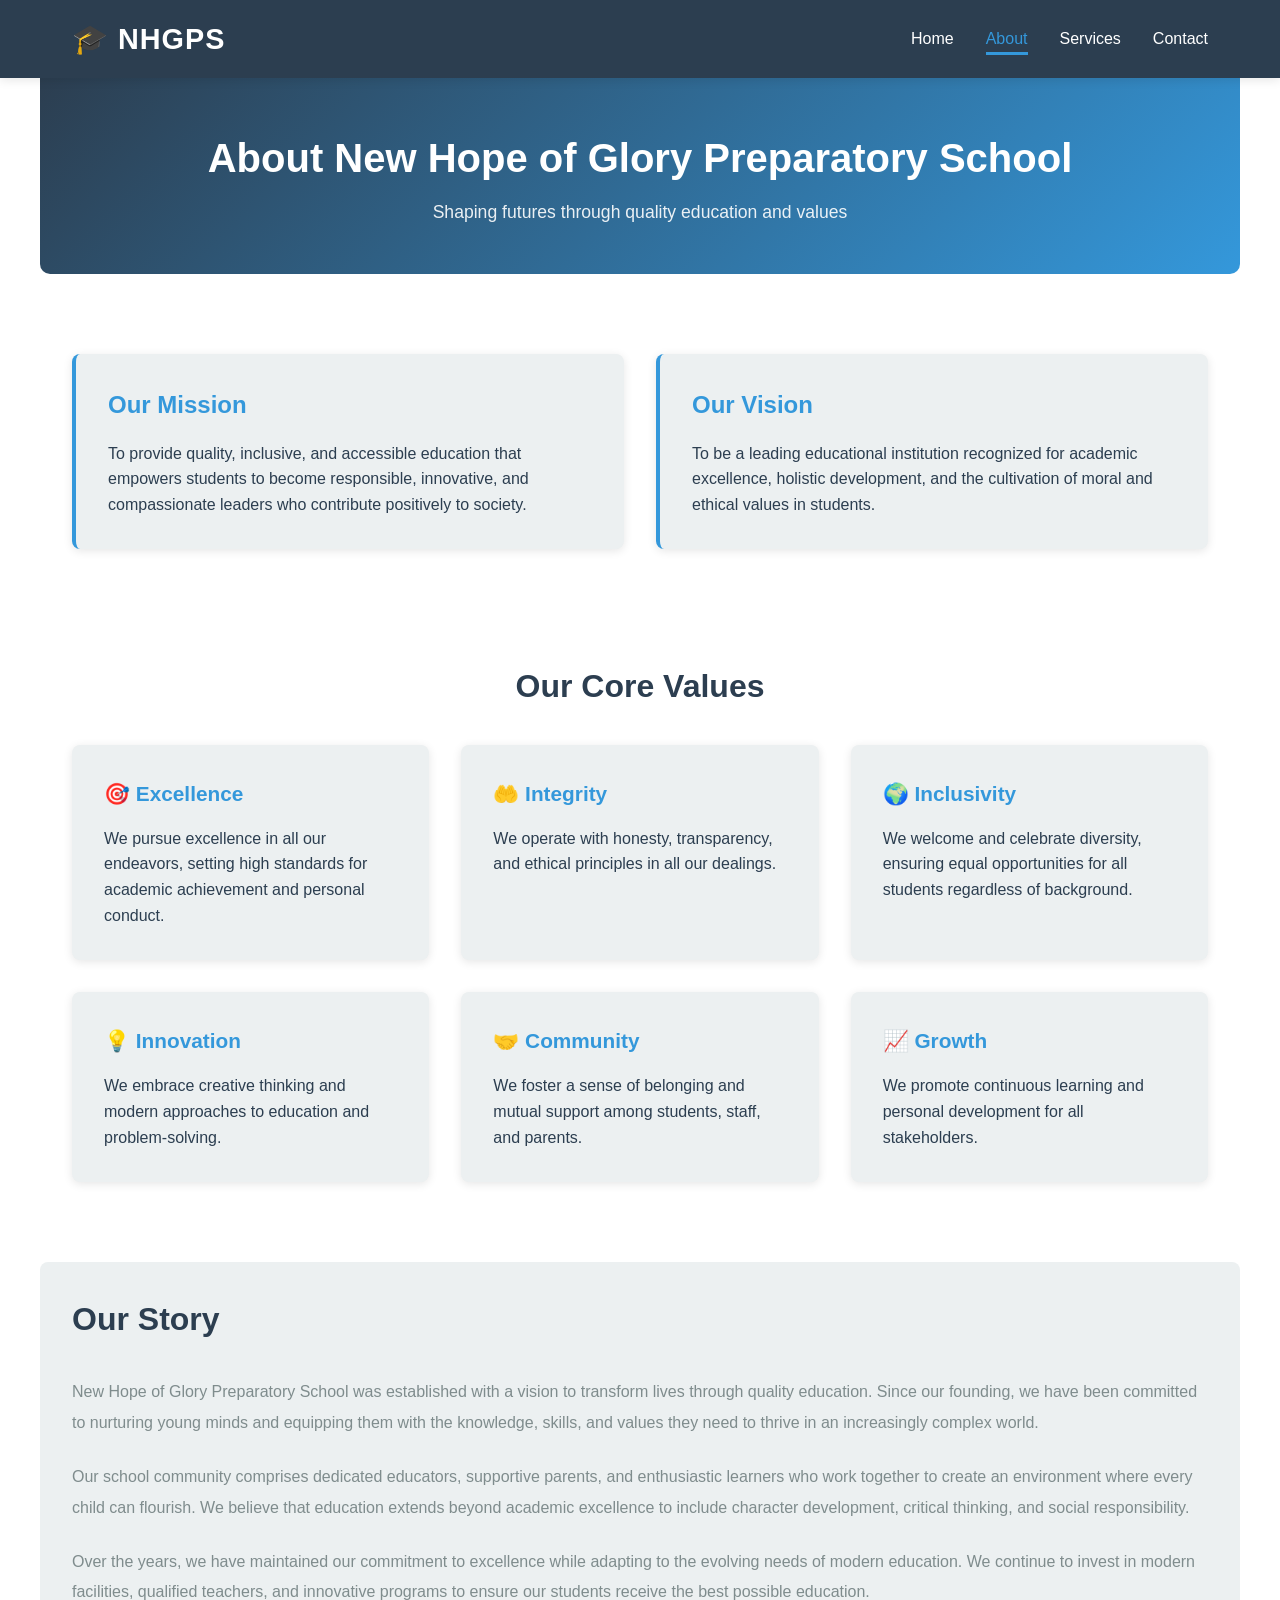
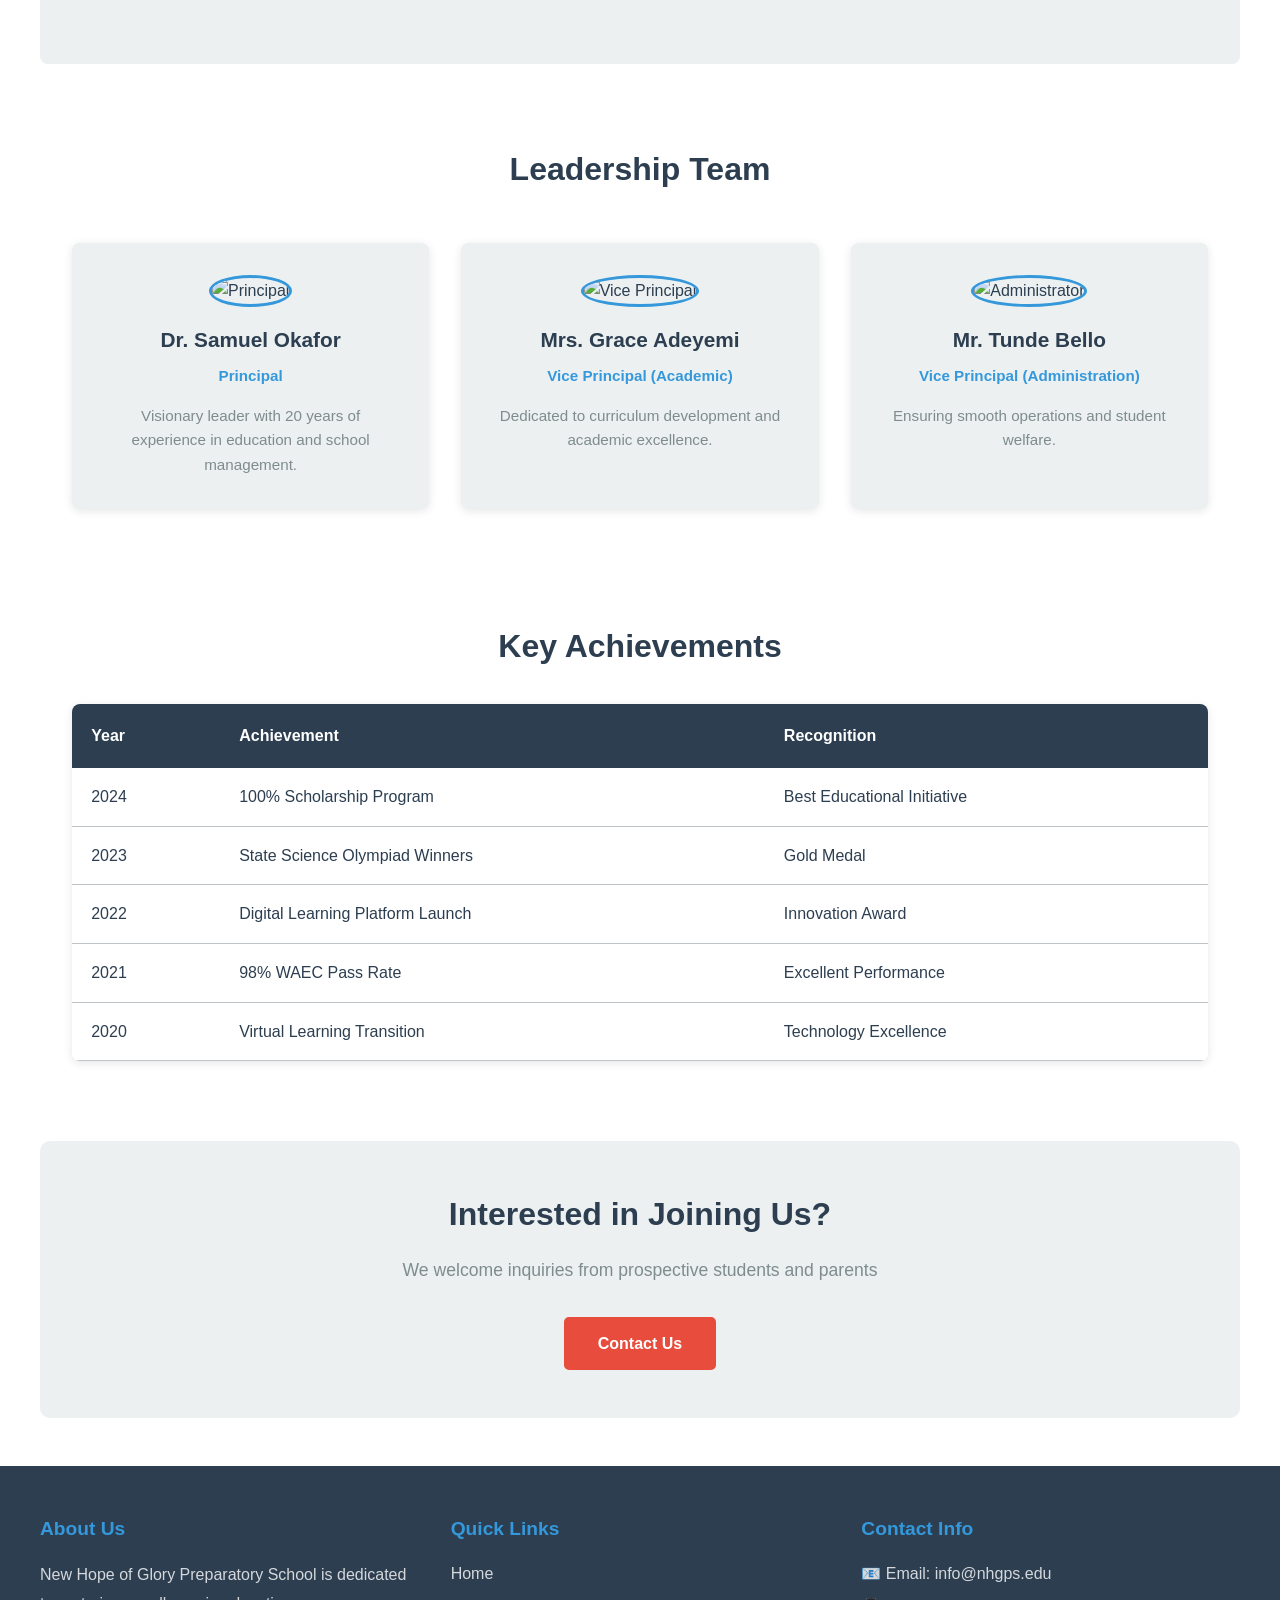
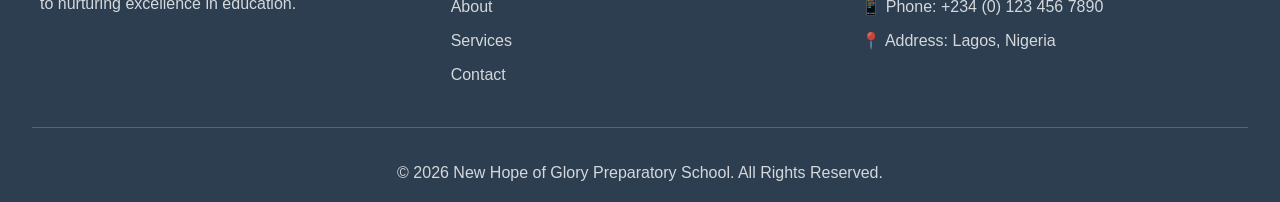
==== about.html @ 93cbe890 "Create About Page with mission, vision, values, and achievements table" ====
<!DOCTYPE html>
<html lang="en">
<head>
    <meta charset="UTF-8">
    <meta name="viewport" content="width=device-width, initial-scale=1.0">
    <title>About Us - New Hope of Glory Preparatory School</title>
    <link rel="stylesheet" href="styles.css">
</head>
<body>
    <!-- Header Navigation -->
    <header class="header">
        <nav class="navbar">
            <div class="nav-container">
                <div class="logo">
                    <h1>🎓 NHGPS</h1>
                </div>
                <ul class="nav-menu" id="navMenu">
                    <li class="nav-item">
                        <a href="index.html" class="nav-link">Home</a>
                    </li>
                    <li class="nav-item">
                        <a href="about.html" class="nav-link active">About</a>
                    </li>
                    <li class="nav-item">
                        <a href="services.html" class="nav-link">Services</a>
                    </li>
                    <li class="nav-item">
                        <a href="contact.html" class="nav-link">Contact</a>
                    </li>
                </ul>
                <div class="hamburger" id="hamburger">
                    <span></span>
                    <span></span>
                    <span></span>
                </div>
            </div>
        </nav>
    </header>

    <!-- Main Content -->
    <main>
        <!-- Page Header -->
        <section class="page-header">
            <h2>About New Hope of Glory Preparatory School</h2>
            <p>Shaping futures through quality education and values</p>
        </section>

        <!-- Mission & Vision -->
        <section class="mission-vision">
            <div class="mission-vision-grid">
                <article class="mission-card">
                    <h3>Our Mission</h3>
                    <p>To provide quality, inclusive, and accessible education that empowers students to become responsible, innovative, and compassionate leaders who contribute positively to society.</p>
                </article>
                <article class="vision-card">
                    <h3>Our Vision</h3>
                    <p>To be a leading educational institution recognized for academic excellence, holistic development, and the cultivation of moral and ethical values in students.</p>
                </article>
            </div>
        </section>

        <!-- Core Values -->
        <section class="values">
            <h2>Our Core Values</h2>
            <article class="values-grid">
                <div class="value-item">
                    <h4>🎯 Excellence</h4>
                    <p>We pursue excellence in all our endeavors, setting high standards for academic achievement and personal conduct.</p>
                </div>
                <div class="value-item">
                    <h4>🤲 Integrity</h4>
                    <p>We operate with honesty, transparency, and ethical principles in all our dealings.</p>
                </div>
                <div class="value-item">
                    <h4>🌍 Inclusivity</h4>
                    <p>We welcome and celebrate diversity, ensuring equal opportunities for all students regardless of background.</p>
                </div>
                <div class="value-item">
                    <h4>💡 Innovation</h4>
                    <p>We embrace creative thinking and modern approaches to education and problem-solving.</p>
                </div>
                <div class="value-item">
                    <h4>🤝 Community</h4>
                    <p>We foster a sense of belonging and mutual support among students, staff, and parents.</p>
                </div>
                <div class="value-item">
                    <h4>📈 Growth</h4>
                    <p>We promote continuous learning and personal development for all stakeholders.</p>
                </div>
            </article>
        </section>

        <!-- School History -->
        <section class="history">
            <h2>Our Story</h2>
            <article class="history-content">
                <p>New Hope of Glory Preparatory School was established with a vision to transform lives through quality education. Since our founding, we have been committed to nurturing young minds and equipping them with the knowledge, skills, and values they need to thrive in an increasingly complex world.</p>
                
                <p>Our school community comprises dedicated educators, supportive parents, and enthusiastic learners who work together to create an environment where every child can flourish. We believe that education extends beyond academic excellence to include character development, critical thinking, and social responsibility.</p>

                <p>Over the years, we have maintained our commitment to excellence while adapting to the evolving needs of modern education. We continue to invest in modern facilities, qualified teachers, and innovative programs to ensure our students receive the best possible education.</p>
            </article>
        </section>

        <!-- Leadership Team -->
        <section class="leadership">
            <h2>Leadership Team</h2>
            <article class="leadership-grid">
                <div class="team-member">
                    <img src="https://via.placeholder.com/150?text=Principal" alt="Principal">
                    <h4>Dr. Samuel Okafor</h4>
                    <p class="position">Principal</p>
                    <p>Visionary leader with 20 years of experience in education and school management.</p>
                </div>
                <div class="team-member">
                    <img src="https://via.placeholder.com/150?text=Vice+Principal" alt="Vice Principal">
                    <h4>Mrs. Grace Adeyemi</h4>
                    <p class="position">Vice Principal (Academic)</p>
                    <p>Dedicated to curriculum development and academic excellence.</p>
                </div>
                <div class="team-member">
                    <img src="https://via.placeholder.com/150?text=Administrator" alt="Administrator">
                    <h4>Mr. Tunde Bello</h4>
                    <p class="position">Vice Principal (Administration)</p>
                    <p>Ensuring smooth operations and student welfare.</p>
                </div>
            </article>
        </section>

        <!-- Achievements Table -->
        <section class="achievements">
            <h2>Key Achievements</h2>
            <article class="table-container">
                <table class="achievements-table">
                    <thead>
                        <tr>
                            <th>Year</th>
                            <th>Achievement</th>
                            <th>Recognition</th>
                        </tr>
                    </thead>
                    <tbody>
                        <tr>
                            <td>2024</td>
                            <td>100% Scholarship Program</td>
                            <td>Best Educational Initiative</td>
                        </tr>
                        <tr>
                            <td>2023</td>
                            <td>State Science Olympiad Winners</td>
                            <td>Gold Medal</td>
                        </tr>
                        <tr>
                            <td>2022</td>
                            <td>Digital Learning Platform Launch</td>
                            <td>Innovation Award</td>
                        </tr>
                        <tr>
                            <td>2021</td>
                            <td>98% WAEC Pass Rate</td>
                            <td>Excellent Performance</td>
                        </tr>
                        <tr>
                            <td>2020</td>
                            <td>Virtual Learning Transition</td>
                            <td>Technology Excellence</td>
                        </tr>
                    </tbody>
                </table>
            </article>
        </section>

        <!-- Call to Action -->
        <section class="cta">
            <h2>Interested in Joining Us?</h2>
            <p>We welcome inquiries from prospective students and parents</p>
            <a href="contact.html" class="cta-button primary">Contact Us</a>
        </section>
    </main>

    <!-- Footer -->
    <footer class="footer">
        <div class="footer-content">
            <article class="footer-section">
                <h4>About Us</h4>
                <p>New Hope of Glory Preparatory School is dedicated to nurturing excellence in education.</p>
            </article>
            <article class="footer-section">
                <h4>Quick Links</h4>
                <ul>
                    <li><a href="index.html">Home</a></li>
                    <li><a href="about.html">About</a></li>
                    <li><a href="services.html">Services</a></li>
                    <li><a href="contact.html">Contact</a></li>
                </ul>
            </article>
            <article class="footer-section">
                <h4>Contact Info</h4>
                <ul>
                    <li>📧 Email: info@nhgps.edu</li>
                    <li>📱 Phone: +234 (0) 123 456 7890</li>
                    <li>📍 Address: Lagos, Nigeria</li>
                </ul>
            </article>
        </div>
        <div class="footer-bottom">
            <p>&copy; 2026 New Hope of Glory Preparatory School. All Rights Reserved.</p>
        </div>
    </footer>

    <script src="script.js"></script>
</body>
</html>
---- styles.css ----
/* ========================================
   GENERAL STYLES & VARIABLES
   ======================================== */

:root {
    --primary-color: #2c3e50;
    --secondary-color: #3498db;
    --accent-color: #e74c3c;
    --success-color: #27ae60;
    --warning-color: #f39c12;
    --light-bg: #ecf0f1;
    --text-color: #2c3e50;
    --text-light: #7f8c8d;
    --border-color: #bdc3c7;
    --shadow: 0 2px 10px rgba(0, 0, 0, 0.1);
    --transition: all 0.3s ease;
}

* {
    margin: 0;
    padding: 0;
    box-sizing: border-box;
}

html {
    scroll-behavior: smooth;
}

body {
    font-family: 'Segoe UI', Tahoma, Geneva, Verdana, sans-serif;
    line-height: 1.6;
    color: var(--text-color);
    background-color: #ffffff;
}

/* ========================================
   HEADER & NAVIGATION
   ======================================== */

.header {
    position: sticky;
    top: 0;
    z-index: 100;
    background-color: var(--primary-color);
    box-shadow: var(--shadow);
}

.navbar {
    padding: 0;
}

.nav-container {
    max-width: 1200px;
    margin: 0 auto;
    display: flex;
    justify-content: space-between;
    align-items: center;
    padding: 1rem 2rem;
}

.logo h1 {
    color: white;
    font-size: 1.8rem;
    font-weight: bold;
    letter-spacing: 1px;
}

.nav-menu {
    display: flex;
    list-style: none;
    gap: 2rem;
    flex-wrap: wrap;
}

.nav-item {
    position: relative;
}

.nav-link {
    color: white;
    text-decoration: none;
    font-weight: 500;
    transition: var(--transition);
    position: relative;
    padding-bottom: 0.5rem;
}

.nav-link:hover,
.nav-link.active {
    color: var(--secondary-color);
}

.nav-link.active::after {
    content: '';
    position: absolute;
    bottom: 0;
    left: 0;
    right: 0;
    height: 3px;
    background-color: var(--secondary-color);
}

.hamburger {
    display: none;
    flex-direction: column;
    cursor: pointer;
}

.hamburger span {
    width: 25px;
    height: 3px;
    background-color: white;
    margin: 5px 0;
    transition: var(--transition);
}

/* ========================================
   HERO SECTION
   ======================================== */

.hero {
    display: grid;
    grid-template-columns: 1fr 1fr;
    align-items: center;
    gap: 3rem;
    max-width: 1200px;
    margin: 0 auto;
    padding: 4rem 2rem;
    background: linear-gradient(135deg, var(--primary-color) 0%, var(--secondary-color) 100%);
    color: white;
    min-height: 500px;
}

.hero-content h2 {
    font-size: 2.5rem;
    margin-bottom: 1rem;
    font-weight: bold;
}

.hero-content p {
    font-size: 1.2rem;
    margin-bottom: 2rem;
    opacity: 0.95;
}

.hero-image {
    width: 100%;
    max-height: 400px;
    object-fit: cover;
    border-radius: 10px;
    box-shadow: 0 10px 30px rgba(0, 0, 0, 0.3);
}

/* ========================================
   BUTTONS & CTAs
   ======================================== */

.cta-button {
    display: inline-block;
    padding: 0.75rem 2rem;
    background-color: var(--secondary-color);
    color: white;
    text-decoration: none;
    border-radius: 5px;
    font-weight: 600;
    transition: var(--transition);
    border: 2px solid var(--secondary-color);
}

.cta-button:hover {
    background-color: transparent;
    color: var(--secondary-color);
    transform: translateY(-2px);
}

.cta-button.primary {
    background-color: var(--accent-color);
    border-color: var(--accent-color);
}

.cta-button.primary:hover {
    color: var(--accent-color);
}

/* ========================================
   FEATURES SECTION
   ======================================== */

.features {
    max-width: 1200px;
    margin: 3rem auto;
    padding: 2rem;
}

.features h2 {
    text-align: center;
    font-size: 2rem;
    margin-bottom: 3rem;
    color: var(--primary-color);
}

.feature-grid {
    display: grid;
    grid-template-columns: repeat(auto-fit, minmax(250px, 1fr));
    gap: 2rem;
}

.feature-card {
    background-color: var(--light-bg);
    padding: 2rem;
    border-radius: 8px;
    text-align: center;
    box-shadow: var(--shadow);
    transition: var(--transition);
}

.feature-card:hover {
    transform: translateY(-10px);
    box-shadow: 0 10px 25px rgba(0, 0, 0, 0.15);
}

.feature-card h3 {
    font-size: 1.5rem;
    color: var(--secondary-color);
    margin-bottom: 1rem;
}

.feature-card p {
    color: var(--text-light);
    line-height: 1.8;
}

/* ========================================
   STATS SECTION
   ======================================== */

.stats {
    background-color: var(--primary-color);
    color: white;
    padding: 3rem 2rem;
    text-align: center;
}

.stats h2 {
    font-size: 2rem;
    margin-bottom: 2rem;
}

.stats-grid {
    display: grid;
    grid-template-columns: repeat(auto-fit, minmax(200px, 1fr));
    gap: 2rem;
    max-width: 1200px;
    margin: 0 auto;
}

.stat-item h3 {
    font-size: 2.5rem;
    font-weight: bold;
    color: var(--secondary-color);
    margin-bottom: 0.5rem;
}

.stat-item p {
    font-size: 1.1rem;
}

/* ========================================
   CTA SECTION
   ======================================== */

.cta {
    background-color: var(--light-bg);
    padding: 3rem 2rem;
    text-align: center;
    max-width: 1200px;
    margin: 3rem auto;
    border-radius: 10px;
}

.cta h2 {
    font-size: 2rem;
    margin-bottom: 1rem;
    color: var(--primary-color);
}

.cta p {
    font-size: 1.1rem;
    color: var(--text-light);
    margin-bottom: 2rem;
}

/* ========================================
   FOOTER
   ======================================== */

.footer {
    background-color: var(--primary-color);
    color: white;
    padding: 3rem 2rem 1rem;
    margin-top: 3rem;
}

.footer-content {
    display: grid;
    grid-template-columns: repeat(auto-fit, minmax(250px, 1fr));
    gap: 2rem;
    max-width: 1200px;
    margin: 0 auto 2rem;
}

.footer-section h4 {
    font-size: 1.2rem;
    margin-bottom: 1rem;
    color: var(--secondary-color);
}

.footer-section p {
    line-height: 1.8;
    color: rgba(255, 255, 255, 0.8);
}

.footer-section ul {
    list-style: none;
}

.footer-section ul li {
    margin-bottom: 0.5rem;
    color: rgba(255, 255, 255, 0.8);
}

.footer-section ul li a {
    color: rgba(255, 255, 255, 0.8);
    text-decoration: none;
    transition: var(--transition);
}

.footer-section ul li a:hover {
    color: var(--secondary-color);
}

.footer-bottom {
    text-align: center;
    padding-top: 2rem;
    border-top: 1px solid rgba(255, 255, 255, 0.2);
    color: rgba(255, 255, 255, 0.8);
}

/* ========================================
   PAGE HEADER
   ======================================== */

.page-header {
    background: linear-gradient(135deg, var(--primary-color) 0%, var(--secondary-color) 100%);
    color: white;
    padding: 3rem 2rem;
    text-align: center;
    max-width: 1200px;
    margin: 0 auto;
    border-radius: 0 0 10px 10px;
}

.page-header h2 {
    font-size: 2.5rem;
    margin-bottom: 0.5rem;
}

.page-header p {
    font-size: 1.1rem;
    opacity: 0.9;
}

/* ========================================
   ABOUT PAGE SECTIONS
   ======================================== */

.mission-vision {
    max-width: 1200px;
    margin: 3rem auto;
    padding: 2rem;
}

.mission-vision-grid {
    display: grid;
    grid-template-columns: repeat(auto-fit, minmax(300px, 1fr));
    gap: 2rem;
}

.mission-card,
.vision-card {
    background-color: var(--light-bg);
    padding: 2rem;
    border-radius: 8px;
    border-left: 4px solid var(--secondary-color);
    box-shadow: var(--shadow);
}

.mission-card h3,
.vision-card h3 {
    color: var(--secondary-color);
    font-size: 1.5rem;
    margin-bottom: 1rem;
}

.values {
    max-width: 1200px;
    margin: 3rem auto;
    padding: 2rem;
}

.values h2 {
    text-align: center;
    font-size: 2rem;
    color: var(--primary-color);
    margin-bottom: 2rem;
}

.values-grid {
    display: grid;
    grid-template-columns: repeat(auto-fit, minmax(280px, 1fr));
    gap: 2rem;
}

.value-item {
    background-color: var(--light-bg);
    padding: 2rem;
    border-radius: 8px;
    box-shadow: var(--shadow);
    transition: var(--transition);
}

.value-item:hover {
    transform: translateY(-5px);
    box-shadow: 0 8px 20px rgba(0, 0, 0, 0.15);
}

.value-item h4 {
    color: var(--secondary-color);
    font-size: 1.3rem;
    margin-bottom: 1rem;
}

/* ========================================
   HISTORY SECTION
   ======================================== */

.history {
    max-width: 1200px;
    margin: 3rem auto;
    padding: 2rem;
    background-color: var(--light-bg);
    border-radius: 8px;
}

.history h2 {
    color: var(--primary-color);
    font-size: 2rem;
    margin-bottom: 2rem;
}

.history-content p {
    margin-bottom: 1.5rem;
    line-height: 1.9;
    color: var(--text-light);
}

/* ========================================
   LEADERSHIP SECTION
   ======================================== */

.leadership {
    max-width: 1200px;
    margin: 3rem auto;
    padding: 2rem;
}

.leadership h2 {
    text-align: center;
    font-size: 2rem;
    color: var(--primary-color);
    margin-bottom: 3rem;
}

.leadership-grid {
    display: grid;
    grid-template-columns: repeat(auto-fit, minmax(250px, 1fr));
    gap: 2rem;
}

.team-member {
    text-align: center;
    background-color: var(--light-bg);
    padding: 2rem;
    border-radius: 8px;
    box-shadow: var(--shadow);
    transition: var(--transition);
}

.team-member:hover {
    transform: translateY(-10px);
    box-shadow: 0 10px 25px rgba(0, 0, 0, 0.15);
}

.team-member img {
    width: 150px;
    height: 150px;
    border-radius: 50%;
    object-fit: cover;
    margin-bottom: 1rem;
    border: 3px solid var(--secondary-color);
}

.team-member h4 {
    font-size: 1.3rem;
    color: var(--primary-color);
    margin-bottom: 0.5rem;
}

.team-member .position {
    color: var(--secondary-color);
    font-weight: 600;
    margin-bottom: 1rem;
}

.team-member p {
    color: var(--text-light);
    font-size: 0.95rem;
}

/* ========================================
   ACHIEVEMENTS TABLE
   ======================================== */

.achievements {
    max-width: 1200px;
    margin: 3rem auto;
    padding: 2rem;
}

.achievements h2 {
    text-align: center;
    font-size: 2rem;
    color: var(--primary-color);
    margin-bottom: 2rem;
}

.table-container {
    overflow-x: auto;
    border-radius: 8px;
    box-shadow: var(--shadow);
}

.achievements-table,
.pricing-table {
    width: 100%;
    border-collapse: collapse;
    background-color: white;
}

.achievements-table thead,
.pricing-table thead {
    background-color: var(--primary-color);
    color: white;
}

.achievements-table th,
.pricing-table th {
    padding: 1.2rem;
    text-align: left;
    font-weight: 600;
}

.achievements-table td,
.pricing-table td {
    padding: 1rem 1.2rem;
    border-bottom: 1px solid var(--border-color);
}

.achievements-table tbody tr:hover,
.pricing-table tbody tr:hover {
    background-color: var(--light-bg);
}

/* ========================================
   SERVICES PAGE
   ======================================== */

.programs {
    max-width: 1200px;
    margin: 3rem auto;
    padding: 2rem;
}

.programs h2 {
    text-align: center;
    font-size: 2rem;
    color: var(--primary-color);
    margin-bottom: 3rem;
}

.programs-grid {
    display: grid;
    grid-template-columns: repeat(auto-fit, minmax(300px, 1fr));
    gap: 2rem;
}

.program-card {
    background-color: white;
    border-radius: 8px;
    overflow: hidden;
    box-shadow: var(--shadow);
    transition: var(--transition);
}

.program-card:hover {
    transform: translateY(-15px);
    box-shadow: 0 15px 30px rgba(0, 0, 0, 0.2);
}

.program-card h3 {
    padding: 1.5rem 1.5rem 0;
    color: var(--secondary-color);
    font-size: 1.3rem;
}

.program-card img {
    width: 100%;
    height: 200px;
    object-fit: cover;
}

.program-card p {
    padding: 0 1.5rem;
    color: var(--text-light);
    margin: 1rem 0;
}

.program-card ul {
    list-style-position: inside;
    padding: 0 1.5rem 1.5rem;
    color: var(--text-color);
}

.program-card ul li {
    margin: 0.5rem 0;
}

.support-services {
    max-width: 1200px;
    margin: 3rem auto;
    padding: 2rem;
}

.support-services h2 {
    text-align: center;
    font-size: 2rem;
    color: var(--primary-color);
    margin-bottom: 2rem;
}

.services-grid {
    display: grid;
    grid-template-columns: repeat(auto-fit, minmax(250px, 1fr));
    gap: 2rem;
}

.service-item {
    background-color: var(--light-bg);
    padding: 2rem;
    border-radius: 8px;
    text-align: center;
    box-shadow: var(--shadow);
    transition: var(--transition);
}

.service-item:hover {
    background-color: var(--secondary-color);
    color: white;
}

.service-item h4 {
    color: var(--secondary-color);
    font-size: 1.2rem;
    margin-bottom: 1rem;
}

.service-item:hover h4 {
    color: white;
}

/* ========================================
   ACTIVITIES SECTION
   ======================================== */

.activities {
    max-width: 1200px;
    margin: 3rem auto;
    padding: 2rem;
}

.activities h2 {
    text-align: center;
    font-size: 2rem;
    color: var(--primary-color);
    margin-bottom: 2rem;
}

.activities-grid {
    display: grid;
    grid-template-columns: repeat(auto-fit, minmax(250px, 1fr));
    gap: 2rem;
}

.activity-card {
    background-color: var(--light-bg);
    padding: 1.5rem;
    border-radius: 8px;
    box-shadow: var(--shadow);
}

.activity-card h3 {
    color: var(--secondary-color);
    font-size: 1.2rem;
    margin-bottom: 1rem;
}

.activity-card ul {
    list-style: none;
    padding-left: 0;
}

.activity-card ul li {
    padding: 0.5rem 0;
    border-bottom: 1px solid var(--border-color);
    color: var(--text-color);
}

.activity-card ul li:last-child {
    border-bottom: none;
}

/* ========================================
   PRICING SECTION
   ======================================== */

.pricing {
    max-width: 1200px;
    margin: 3rem auto;
    padding: 2rem;
}

.pricing h2 {
    text-align: center;
    font-size: 2rem;
    color: var(--primary-color);
    margin-bottom: 2rem;
}

.pricing-note {
    text-align: center;
    color: var(--text-light);
    margin-top: 1.5rem;
    font-style: italic;
}

/* ========================================
   CONTACT PAGE SECTIONS
   ======================================== */

.contact-section {
    max-width: 1200px;
    margin: 3rem auto;
    padding: 2rem;
}

.contact-container {
    display: grid;
    grid-template-columns: 1fr 1fr;
    gap: 3rem;
}

.contact-info {
    background-color: var(--light-bg);
    padding: 2rem;
    border-radius: 8px;
}

.contact-info h3 {
    color: var(--secondary-color);
    font-size: 1.5rem;
    margin-bottom: 2rem;
}

.info-item {
    margin-bottom: 2rem;
}

.info-item h4 {
    color: var(--primary-color);
    font-size: 1.1rem;
    margin-bottom: 0.5rem;
}

.info-item p {
    color: var(--text-light);
    line-height: 1.8;
}

/* ========================================
   CONTACT FORM
   ======================================== */

.contact-form-container {
    background-color: white;
    padding: 2rem;
    border-radius: 8px;
    box-shadow: var(--shadow);
}

.contact-form-container h3 {
    color: var(--secondary-color);
    font-size: 1.5rem;
    margin-bottom: 1.5rem;
}

.greeting-message {
    background-color: var(--light-bg);
    padding: 1rem;
    border-radius: 5px;
    margin-bottom: 1.5rem;
    color: var(--primary-color);
    font-weight: 500;
    display: none;
}

.greeting-message.show {
    display: block;
}

.contact-form {
    display: flex;
    flex-direction: column;
}

.form-group {
    margin-bottom: 1.5rem;
    position: relative;
}

.form-group label {
    display: block;
    margin-bottom: 0.5rem;
    color: var(--primary-color);
    font-weight: 600;
}

.form-group input,
.form-group select,
.form-group textarea {
    width: 100%;
    padding: 0.75rem;
    border: 2px solid var(--border-color);
    border-radius: 5px;
    font-family: inherit;
    font-size: 1rem;
    transition: var(--transition);
}

.form-group input:focus,
.form-group select:focus,
.form-group textarea:focus {
    outline: none;
    border-color: var(--secondary-color);
    box-shadow: 0 0 0 3px rgba(52, 152, 219, 0.1);
}

.form-group input.error,
.form-group select.error,
.form-group textarea.error {
    border-color: var(--accent-color);
    background-color: rgba(231, 76, 60, 0.05);
}

.error-message {
    color: var(--accent-color);
    font-size: 0.85rem;
    margin-top: 0.3rem;
    display: block;
    min-height: 1.2rem;
}

.submit-btn {
    padding: 0.75rem 2rem;
    background-color: var(--secondary-color);
    color: white;
    border: none;
    border-radius: 5px;
    font-size: 1rem;
    font-weight: 600;
    cursor: pointer;
    transition: var(--transition);
    margin-top: 1rem;
}

.submit-btn:hover {
    background-color: var(--primary-color);
    transform: translateY(-2px);
    box-shadow: 0 5px 15px rgba(52, 152, 219, 0.3);
}

.submit-btn:active {
    transform: translateY(0);
}

.success-message {
    background-color: var(--success-color);
    color: white;
    padding: 1.5rem;
    border-radius: 5px;
    margin-top: 1.5rem;
    text-align: center;
    animation: slideIn 0.3s ease;
}

.success-message h4 {
    margin-bottom: 0.5rem;
    font-size: 1.2rem;
}

@keyframes slideIn {
    from {
        opacity: 0;
        transform: translateY(-10px);
    }
    to {
        opacity: 1;
        transform: translateY(0);
    }
}

/* ========================================
   SUBMISSIONS STATS
   ======================================== */

.submissions-list {
    max-width: 1200px;
    margin: 3rem auto;
    padding: 2rem;
}

.submissions-list h3 {
    text-align: center;
    color: var(--primary-color);
    font-size: 1.5rem;
    margin-bottom: 2rem;
}

.stats-cards {
    display: grid;
    grid-template-columns: repeat(auto-fit, minmax(200px, 1fr));
    gap: 2rem;
}

.stat-card {
    background-color: var(--light-bg);
    padding: 2rem;
    border-radius: 8px;
    text-align: center;
    box-shadow: var(--shadow);
    border-top: 4px solid var(--secondary-color);
}

.stat-card h4 {
    color: var(--primary-color);
    margin-bottom: 1rem;
}

.stat-card p {
    font-size: 2rem;
    font-weight: bold;
    color: var(--secondary-color);
}

/* ========================================
   MAP SECTION
   ======================================== */

.map-section {
    max-width: 1200px;
    margin: 3rem auto;
    padding: 2rem;
}

.map-section h3 {
    color: var(--primary-color);
    font-size: 1.5rem;
    margin-bottom: 2rem;
}

.map-placeholder {
    background-color: var(--light-bg);
    padding: 4rem 2rem;
    border-radius: 8px;
    text-align: center;
    color: var(--text-light);
}

.map-placeholder p {
    font-size: 1.1rem;
    margin: 1rem 0;
}

/* ========================================
   MOBILE RESPONSIVE DESIGN
   ======================================== */

/* Tablet Devices (768px - 1024px) */
@media (max-width: 1024px) {
    .nav-menu {
        gap: 1.5rem;
    }

    .hero {
        grid-template-columns: 1fr;
        padding: 3rem 2rem;
    }

    .hero-content h2 {
        font-size: 2rem;
    }

    .contact-container {
        grid-template-columns: 1fr;
        gap: 2rem;
    }

    .feature-grid,
    .programs-grid,
    .values-grid,
    .services-grid,
    .activities-grid {
        grid-template-columns: repeat(2, 1fr);
    }
}

/* Mobile Devices (max-width: 768px) */
@media (max-width: 768px) {
    /* Navigation */
    .hamburger {
        display: flex;
    }

    .nav-menu {
        position: fixed;
        left: -100%;
        top: 70px;
        flex-direction: column;
        background-color: var(--primary-color);
        width: 100%;
        text-align: center;
        transition: 0.3s;
        gap: 0;
        padding: 2rem 0;
    }

    .nav-menu.active {
        left: 0;
    }

    .nav-item {
        padding: 1rem 0;
        border-bottom: 1px solid rgba(255, 255, 255, 0.1);
    }

    /* Hero Section */
    .hero {
        grid-template-columns: 1fr;
        min-height: auto;
        padding: 2rem 1rem;
    }

    .hero-content h2 {
        font-size: 1.8rem;
    }

    .hero-content p {
        font-size: 1rem;
    }

    .hero-image {
        max-height: 300px;
    }

    /* Page Header */
    .page-header {
        padding: 2rem 1rem;
    }

    .page-header h2 {
        font-size: 1.8rem;
    }

    .page-header p {
        font-size: 1rem;
    }

    /* Typography */
    h1 {
        font-size: 1.5rem;
    }

    h2 {
        font-size: 1.5rem;
    }

    h3 {
        font-size: 1.2rem;
    }

    /* Sections */
    .features,
    .programs,
    .values,
    .leadership,
    .achievements,
    .contact-section,
    .submissions-list,
    .map-section {
        padding: 1.5rem;
        margin: 2rem auto;
    }

    /* Grids */
    .feature-grid,
    .programs-grid,
    .values-grid,
    .services-grid,
    .activities-grid,
    .stats-grid,
    .leadership-grid,
    .stats-cards {
        grid-template-columns: 1fr;
    }

    .mission-vision-grid {
        grid-template-columns: 1fr;
    }

    .contact-container {
        grid-template-columns: 1fr;
        gap: 1.5rem;
    }

    /* Contact Form */
    .contact-form-container,
    .contact-info {
        padding: 1.5rem;
    }

    /* Footer */
    .footer-content {
        grid-template-columns: 1fr;
        gap: 1.5rem;
    }

    .footer {
        padding: 2rem 1rem 1rem;
    }

    /* CTA Button */
    .cta-button {
        padding: 0.6rem 1.5rem;
        font-size: 0.95rem;
    }

    /* Table */
    .table-container {
        overflow-x: auto;
    }

    .achievements-table,
    .pricing-table {
        font-size: 0.9rem;
    }

    .achievements-table th,
    .pricing-table th,
    .achievements-table td,
    .pricing-table td {
        padding: 0.75rem 0.5rem;
    }
}

/* Small Mobile Devices (max-width: 480px) */
@media (max-width: 480px) {
    .nav-container {
        padding: 0.75rem 1rem;
    }

    .logo h1 {
        font-size: 1.4rem;
    }

    .hero-content h2 {
        font-size: 1.5rem;
    }

    .features,
    .programs,
    .values,
    .leadership,
    .achievements,
    .contact-section,
    .submissions-list,
    .map-section {
        padding: 1rem;
        margin: 1.5rem auto;
    }

    .page-header {
        padding: 1.5rem 1rem;
    }

    .page-header h2 {
        font-size: 1.5rem;
    }

    .feature-card,
    .program-card,
    .value-item,
    .team-member,
    .service-item,
    .activity-card,
    .stat-card,
    .contact-info,
    .contact-form-container {
        padding: 1rem;
    }

    .team-member img {
        width: 100px;
        height: 100px;
    }

    .cta-button {
        padding: 0.6rem 1.2rem;
        font-size: 0.9rem;
    }

    .submit-btn {
        padding: 0.6rem 1rem;
        font-size: 0.95rem;
    }

    .form-group input,
    .form-group select,
    .form-group textarea {
        padding: 0.6rem;
        font-size: 1rem;
    }

    .stats h2,
    .cta h2,
    .achievements h2,
    .programs h2,
    .values h2,
    .contact-section h2 {
        font-size: 1.5rem;
    }
}

/* ========================================
   ACCESSIBILITY
   ======================================== */

@media (prefers-reduced-motion: reduce) {
    * {
        animation-duration: 0.01ms !important;
        animation-iteration-count: 1 !important;
        transition-duration: 0.01ms !important;
        scroll-behavior: auto !important;
    }
}

/* Focus visible for keyboard navigation */
a:focus-visible,
button:focus-visible,
input:focus-visible,
select:focus-visible,
textarea:focus-visible {
    outline: 3px solid var(--secondary-color);
    outline-offset: 2px;
}

/* Print Styles */
@media print {
    .header,
    .footer,
    .hamburger,
    .cta-button {
        display: none;
    }

    body {
        background-color: white;
        color: black;
    }

    table {
        border-collapse: collapse;
    }
}
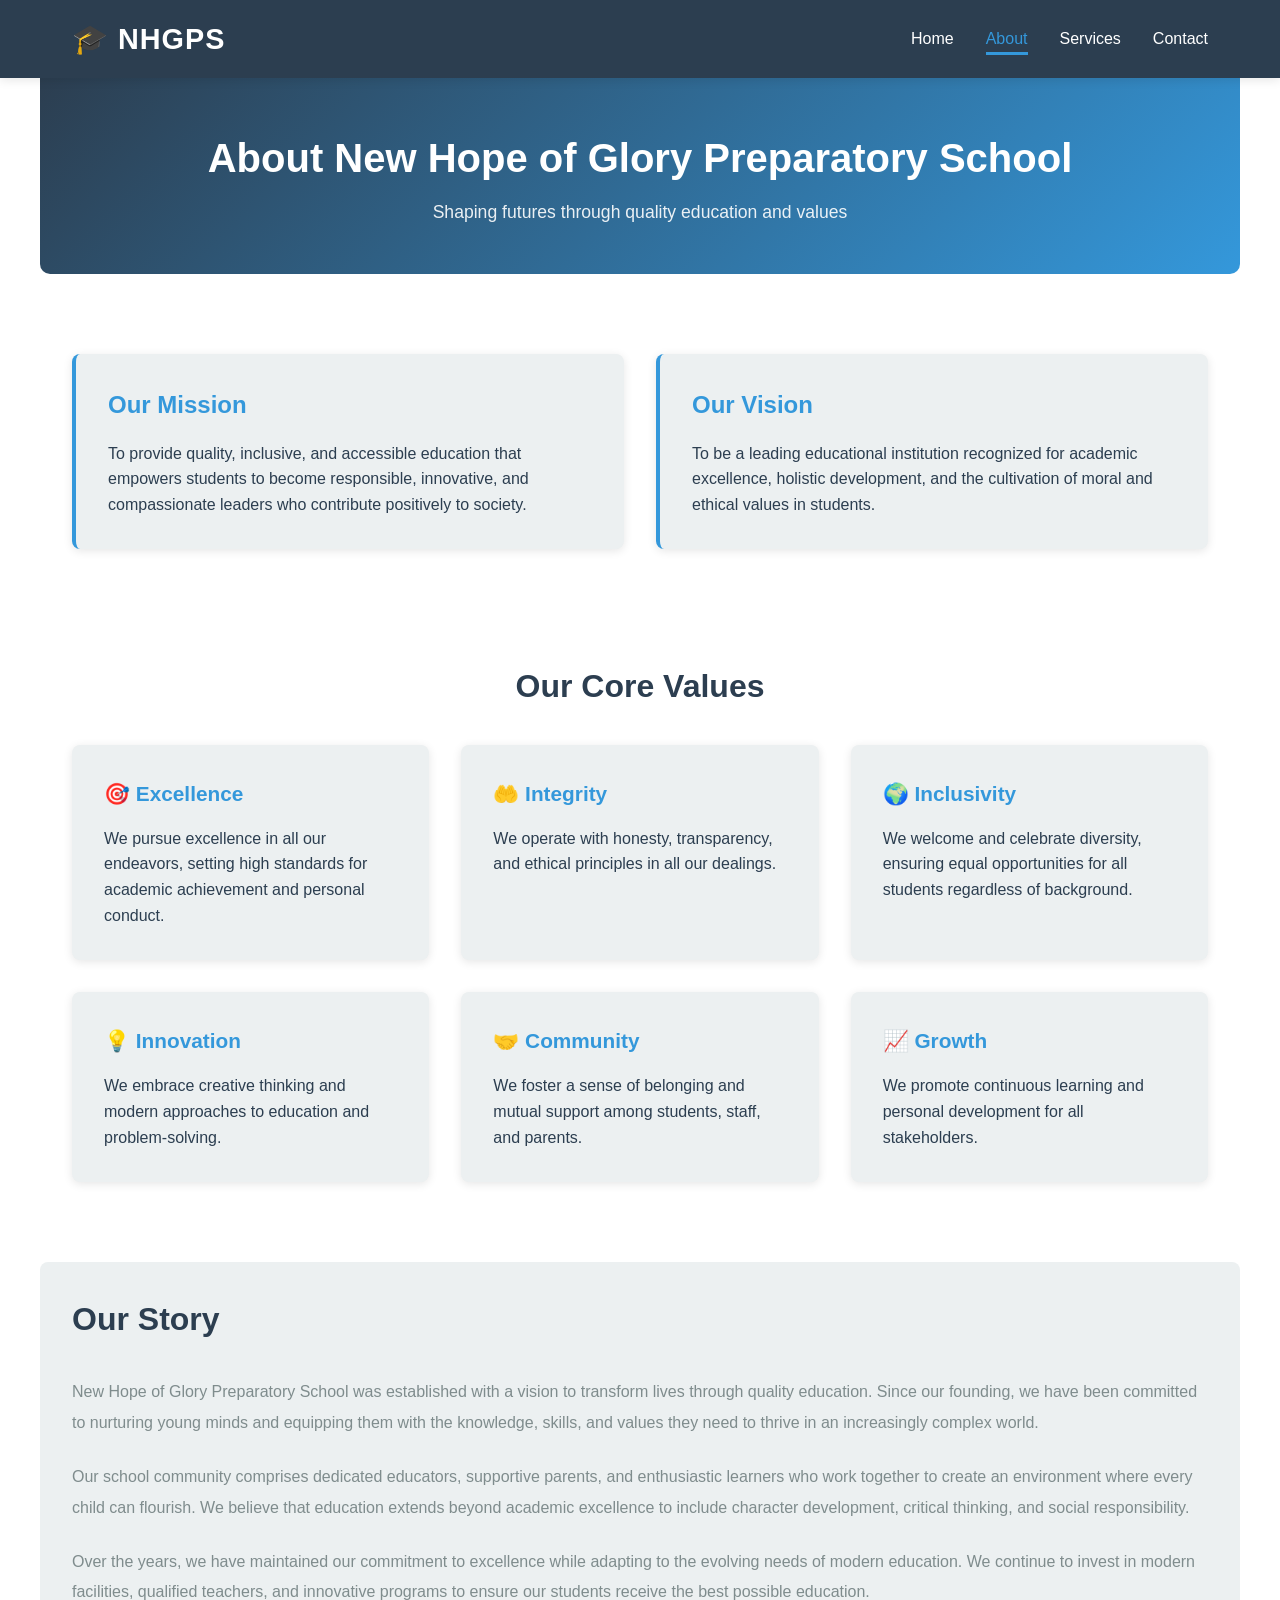
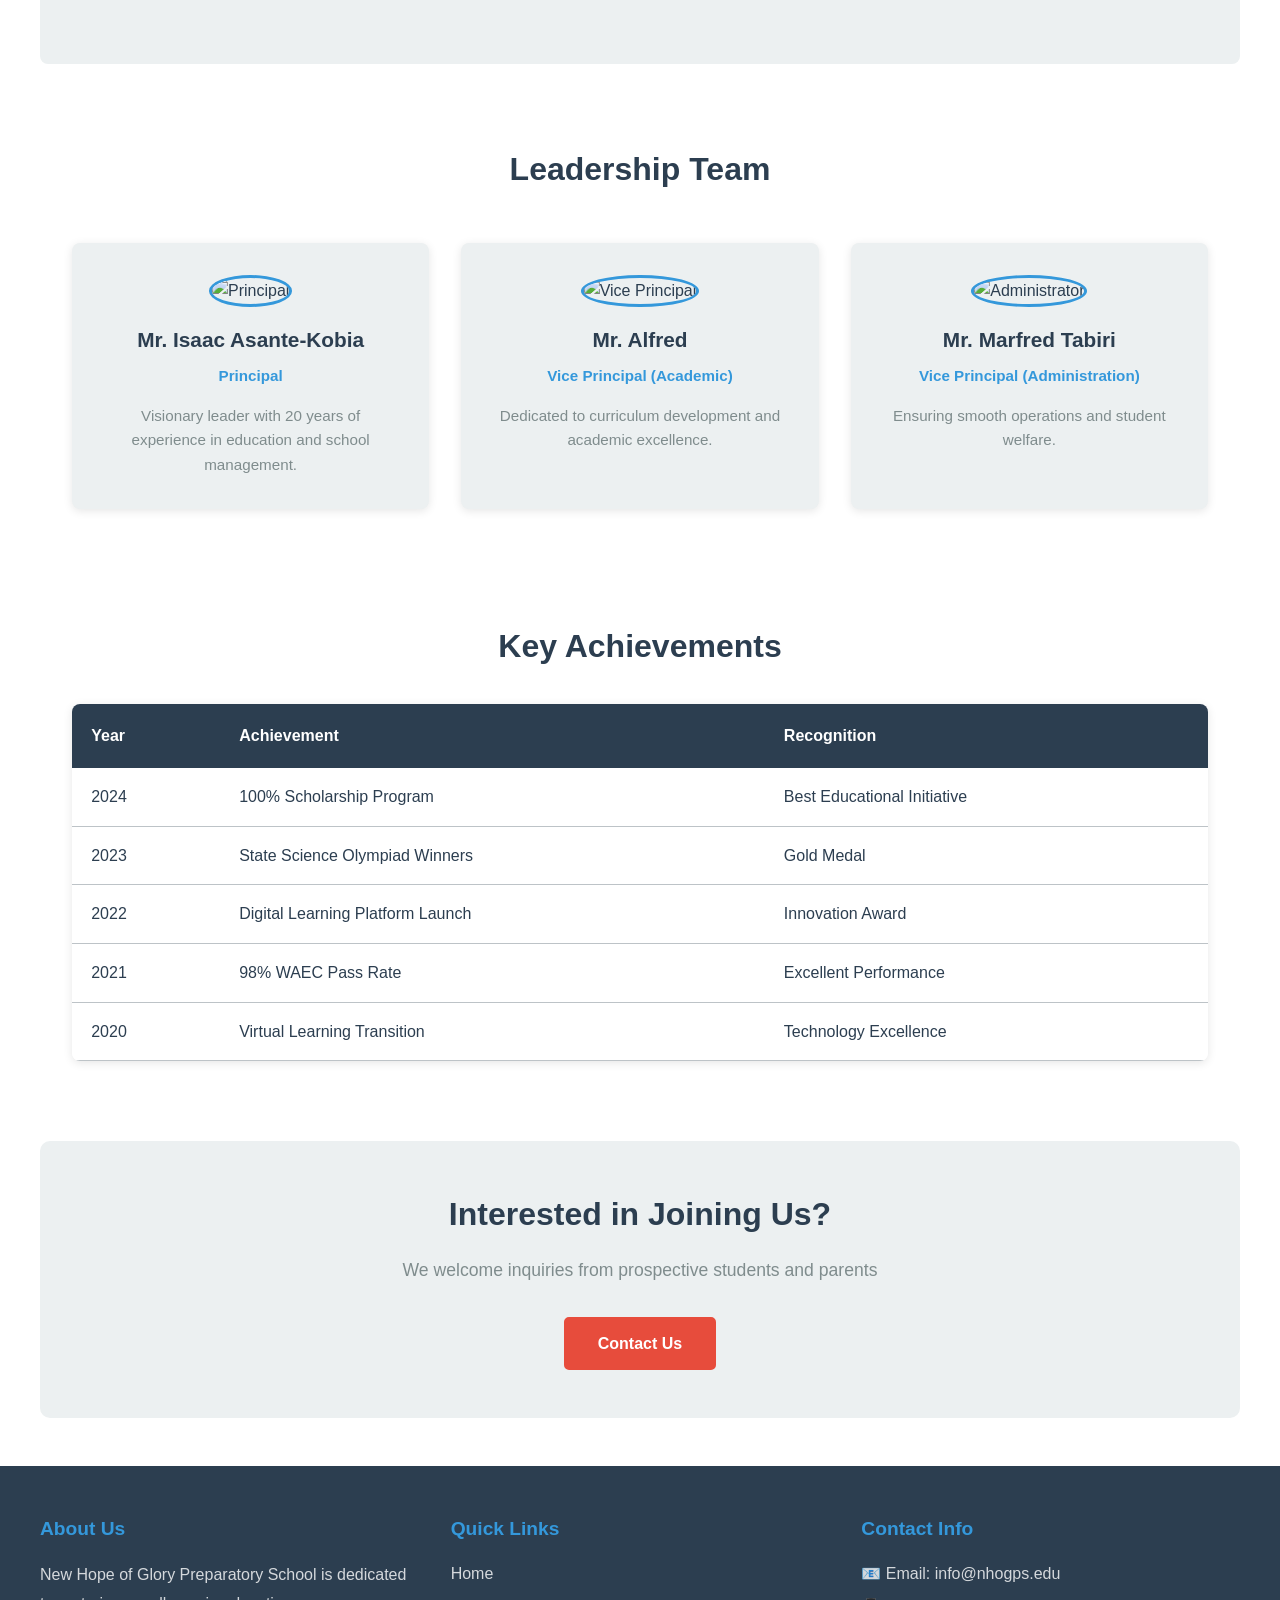
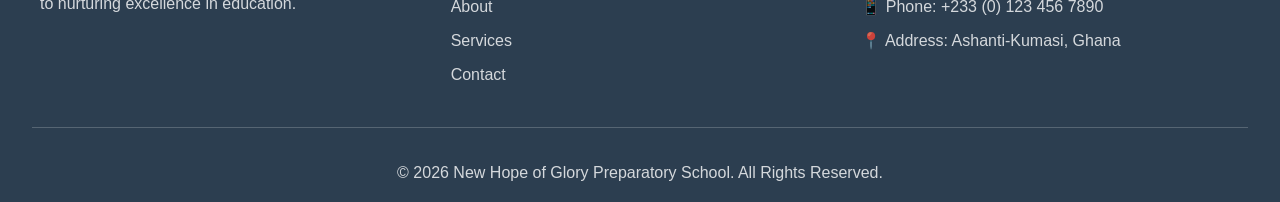
==== commit fb2e27a8: "Update leadership team and contact information" ====
--- a/about.html
+++ b/about.html
@@ -108,19 +108,19 @@
             <article class="leadership-grid">
                 <div class="team-member">
                     <img src="https://via.placeholder.com/150?text=Principal" alt="Principal">
-                    <h4>Dr. Samuel Okafor</h4>
+                    <h4>Mr. Isaac Asante-Kobia</h4>
                     <p class="position">Principal</p>
                     <p>Visionary leader with 20 years of experience in education and school management.</p>
                 </div>
                 <div class="team-member">
                     <img src="https://via.placeholder.com/150?text=Vice+Principal" alt="Vice Principal">
-                    <h4>Mrs. Grace Adeyemi</h4>
+                    <h4>Mr. Alfred</h4>
                     <p class="position">Vice Principal (Academic)</p>
                     <p>Dedicated to curriculum development and academic excellence.</p>
                 </div>
                 <div class="team-member">
                     <img src="https://via.placeholder.com/150?text=Administrator" alt="Administrator">
-                    <h4>Mr. Tunde Bello</h4>
+                    <h4>Mr. Marfred Tabiri</h4>
                     <p class="position">Vice Principal (Administration)</p>
                     <p>Ensuring smooth operations and student welfare.</p>
                 </div>
@@ -197,9 +197,9 @@
             <article class="footer-section">
                 <h4>Contact Info</h4>
                 <ul>
-                    <li>📧 Email: info@nhgps.edu</li>
-                    <li>📱 Phone: +234 (0) 123 456 7890</li>
-                    <li>📍 Address: Lagos, Nigeria</li>
+                    <li>📧 Email: info@nhogps.edu</li>
+                    <li>📱 Phone: +233 (0) 123 456 7890</li>
+                    <li>📍 Address: Ashanti-Kumasi, Ghana</li>
                 </ul>
             </article>
         </div>
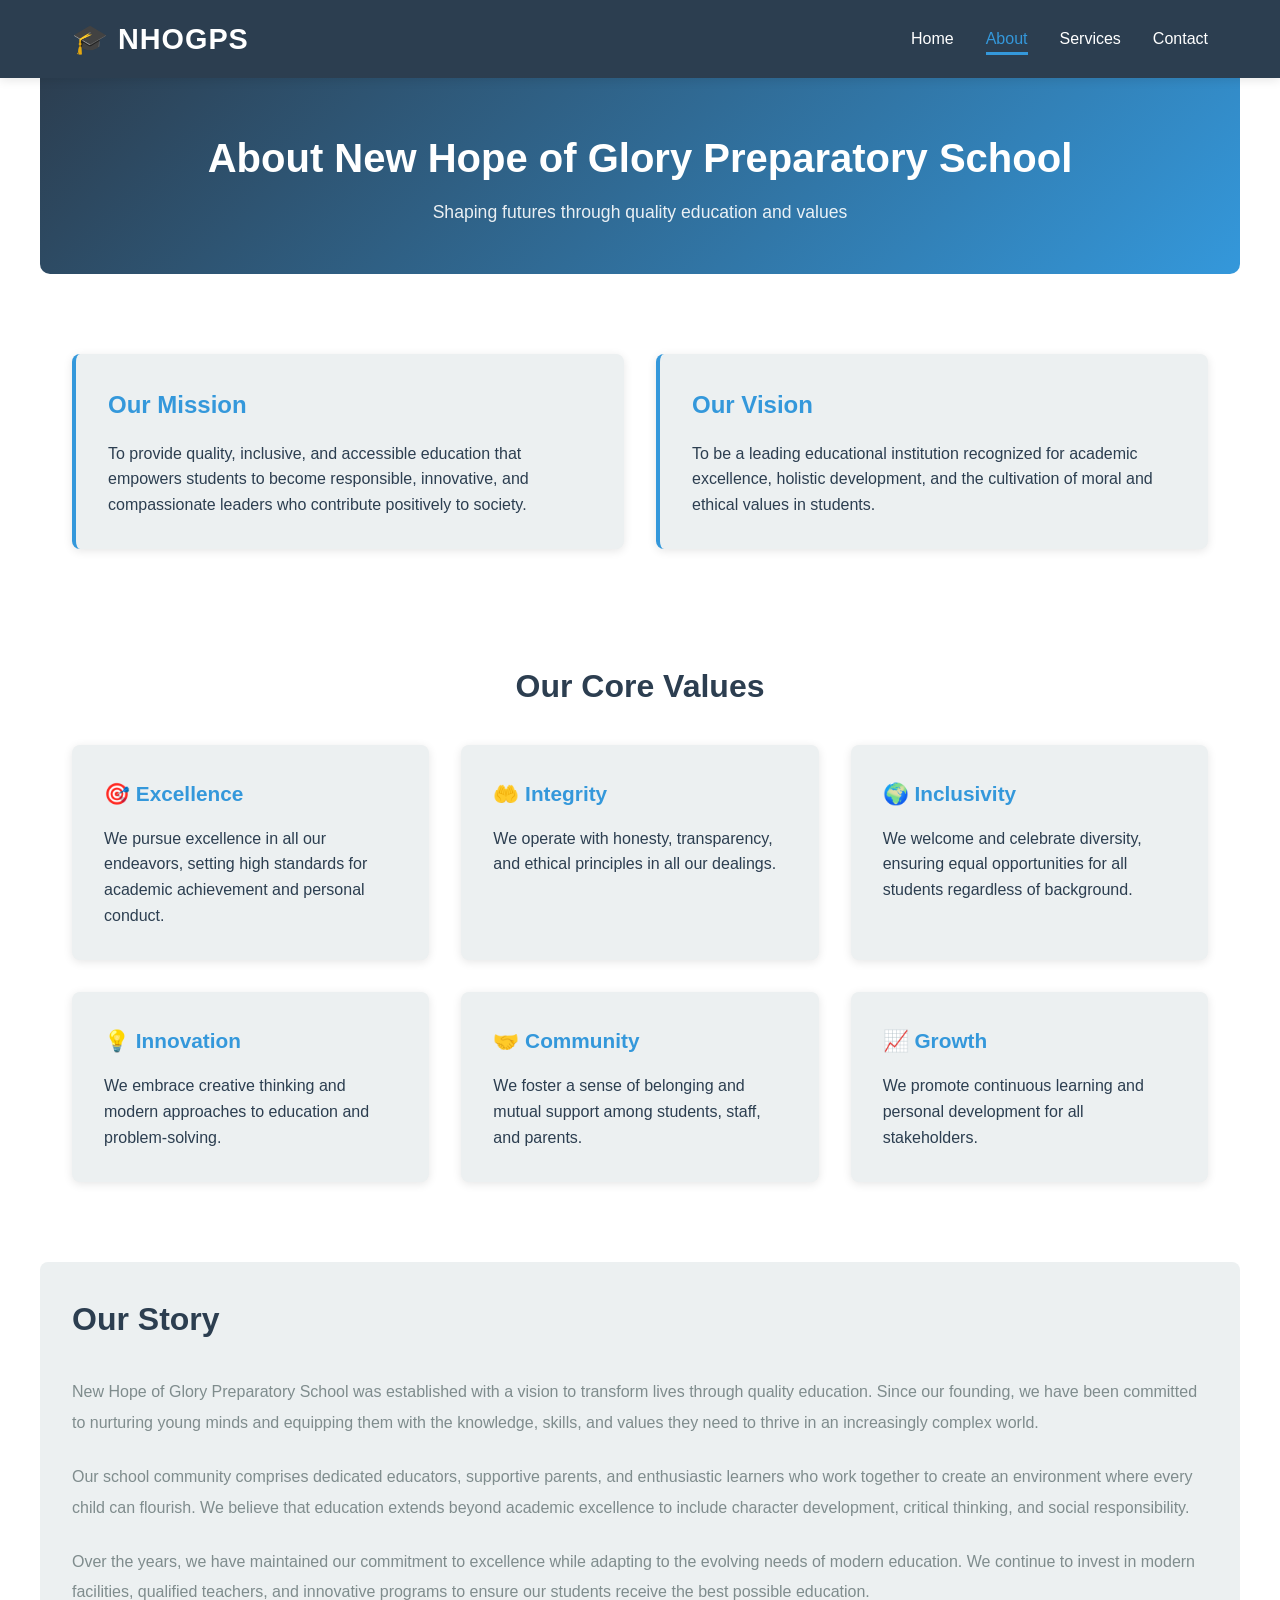
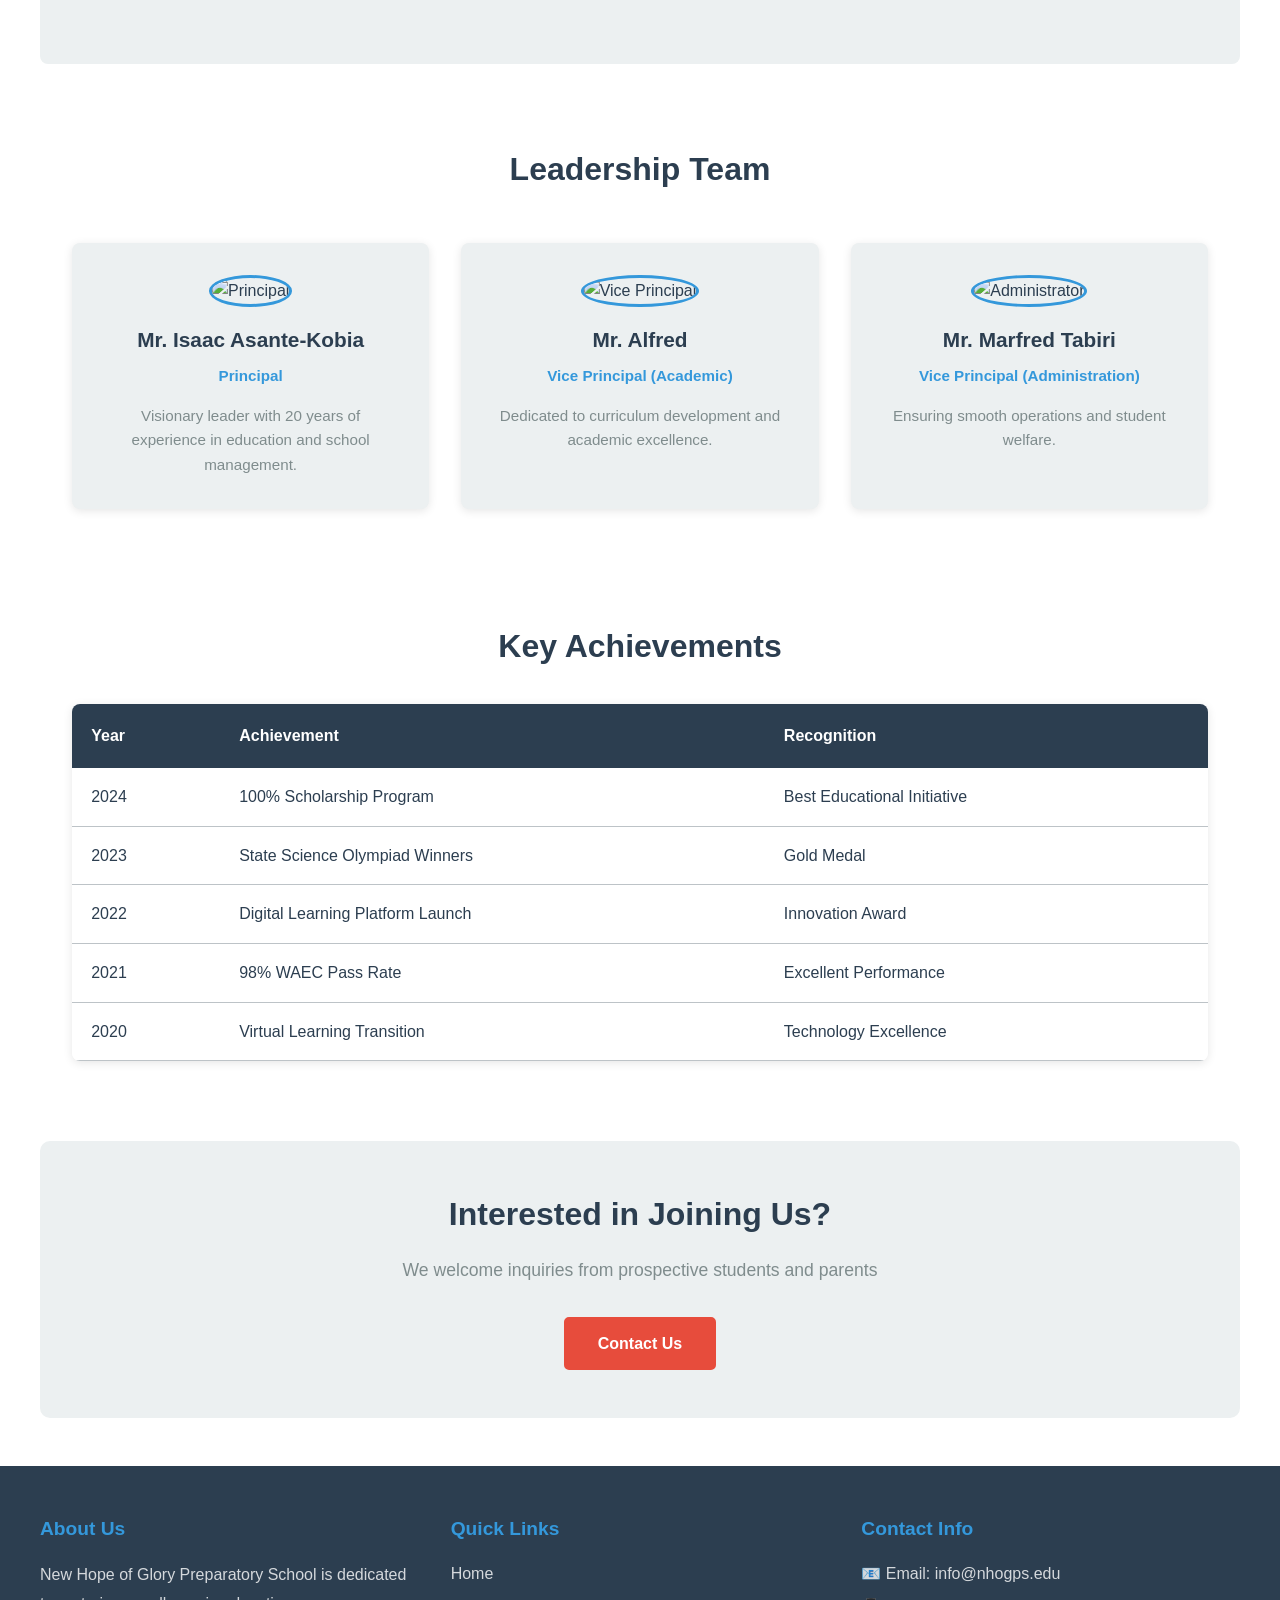
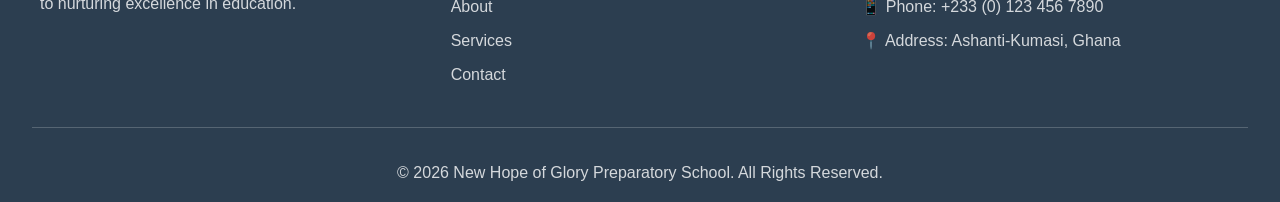
==== commit 225577c6: "Update about.html" ====
--- a/about.html
+++ b/about.html
@@ -12,7 +12,7 @@
         <nav class="navbar">
             <div class="nav-container">
                 <div class="logo">
-                    <h1>🎓 NHGPS</h1>
+                    <h1>🎓 NHOGPS</h1>
                 </div>
                 <ul class="nav-menu" id="navMenu">
                     <li class="nav-item">
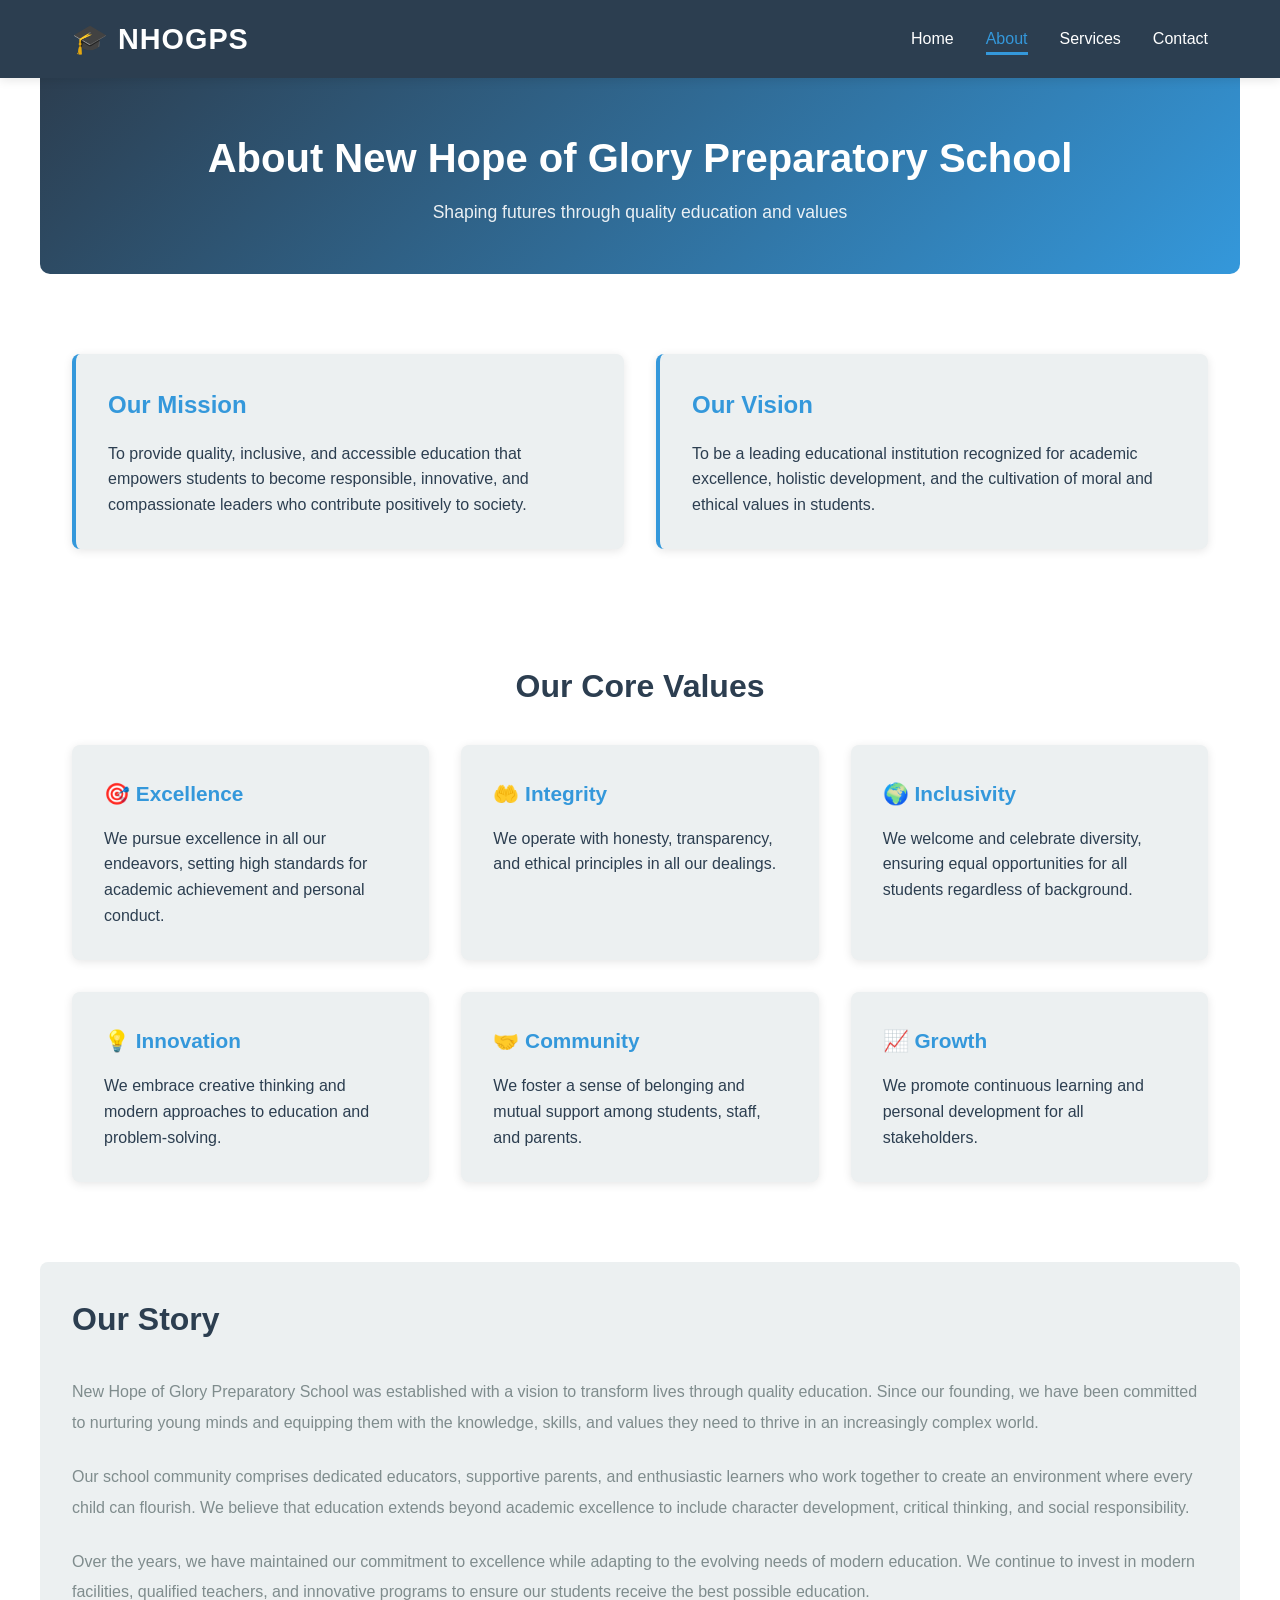
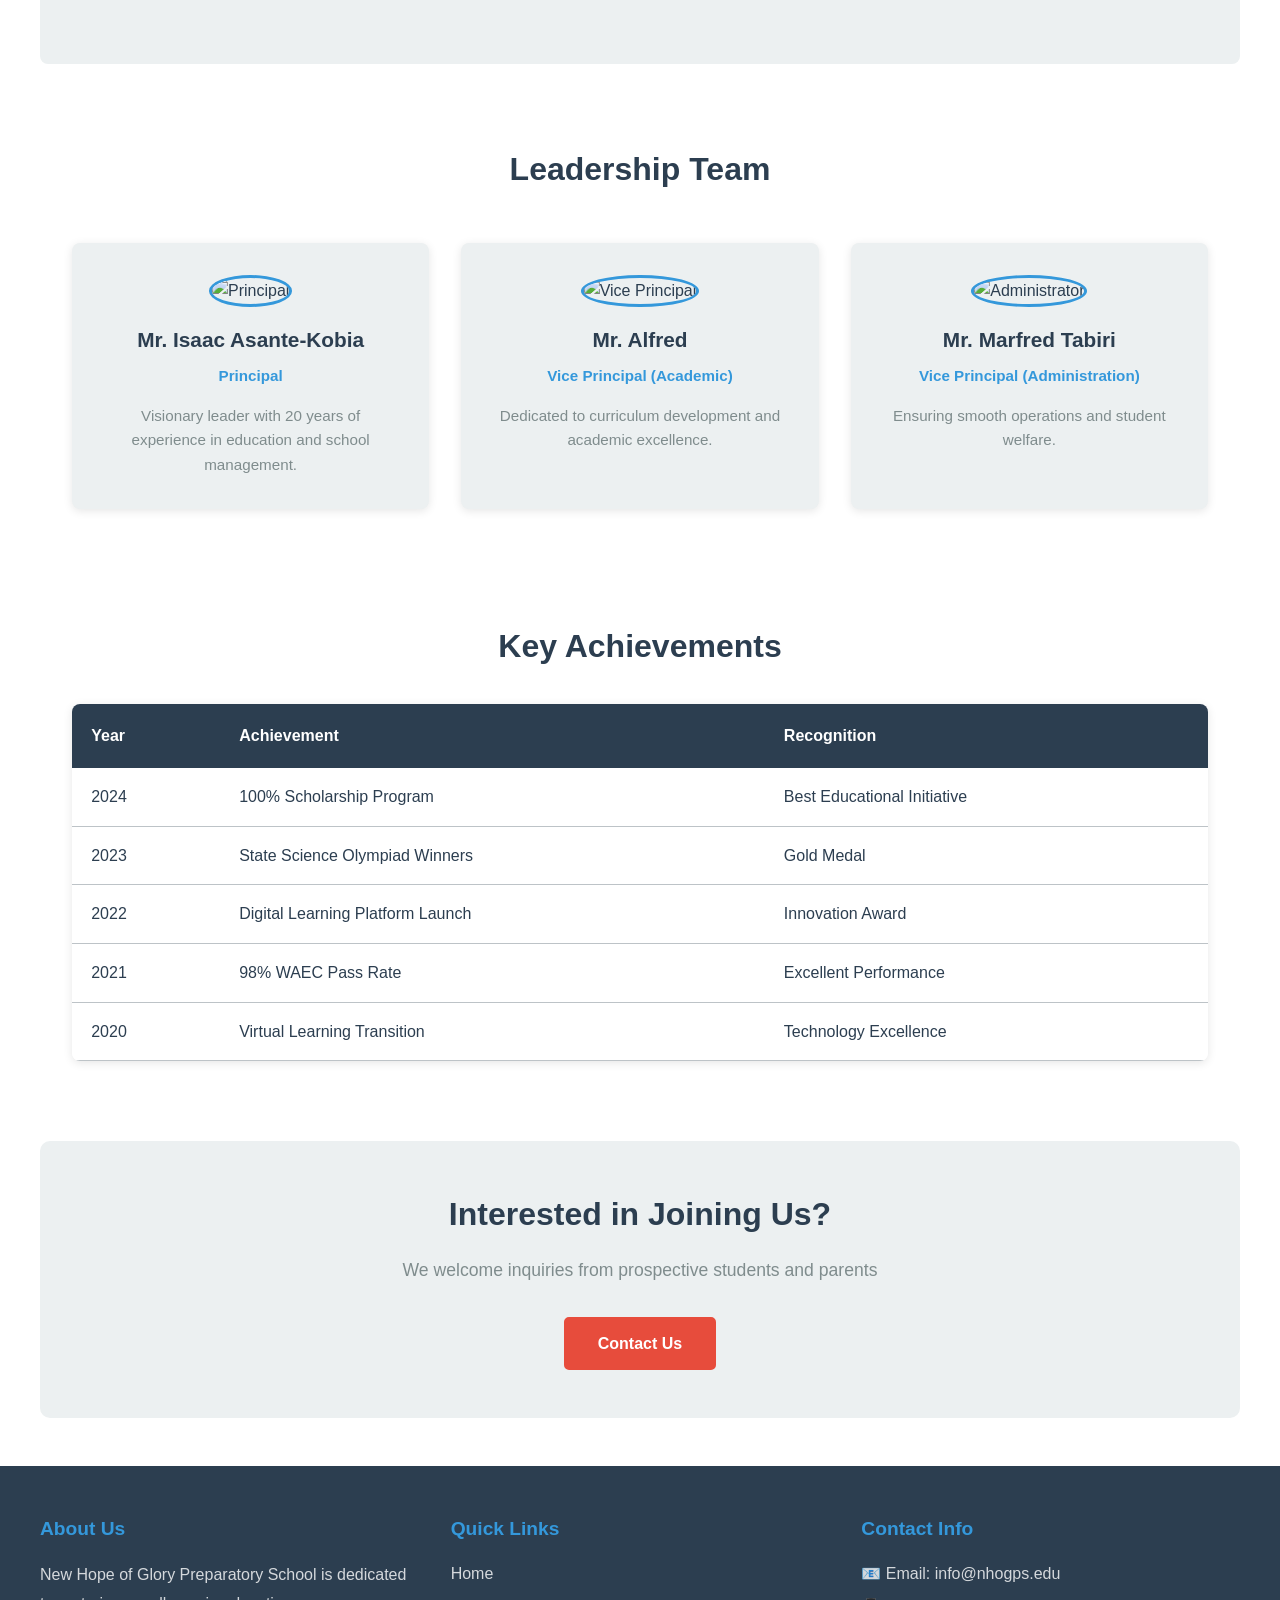
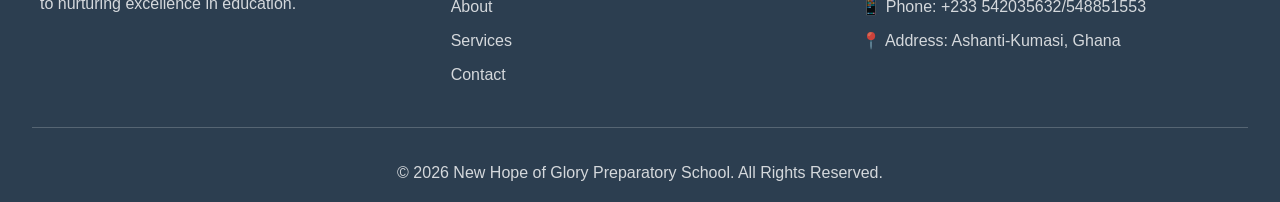
==== commit ee28c167: "Update about.html" ====
--- a/about.html
+++ b/about.html
@@ -198,7 +198,7 @@
                 <h4>Contact Info</h4>
                 <ul>
                     <li>📧 Email: info@nhogps.edu</li>
-                    <li>📱 Phone: +233 (0) 123 456 7890</li>
+                    <li>📱 Phone: +233 542035632/548851553 </li>
                     <li>📍 Address: Ashanti-Kumasi, Ghana</li>
                 </ul>
             </article>
